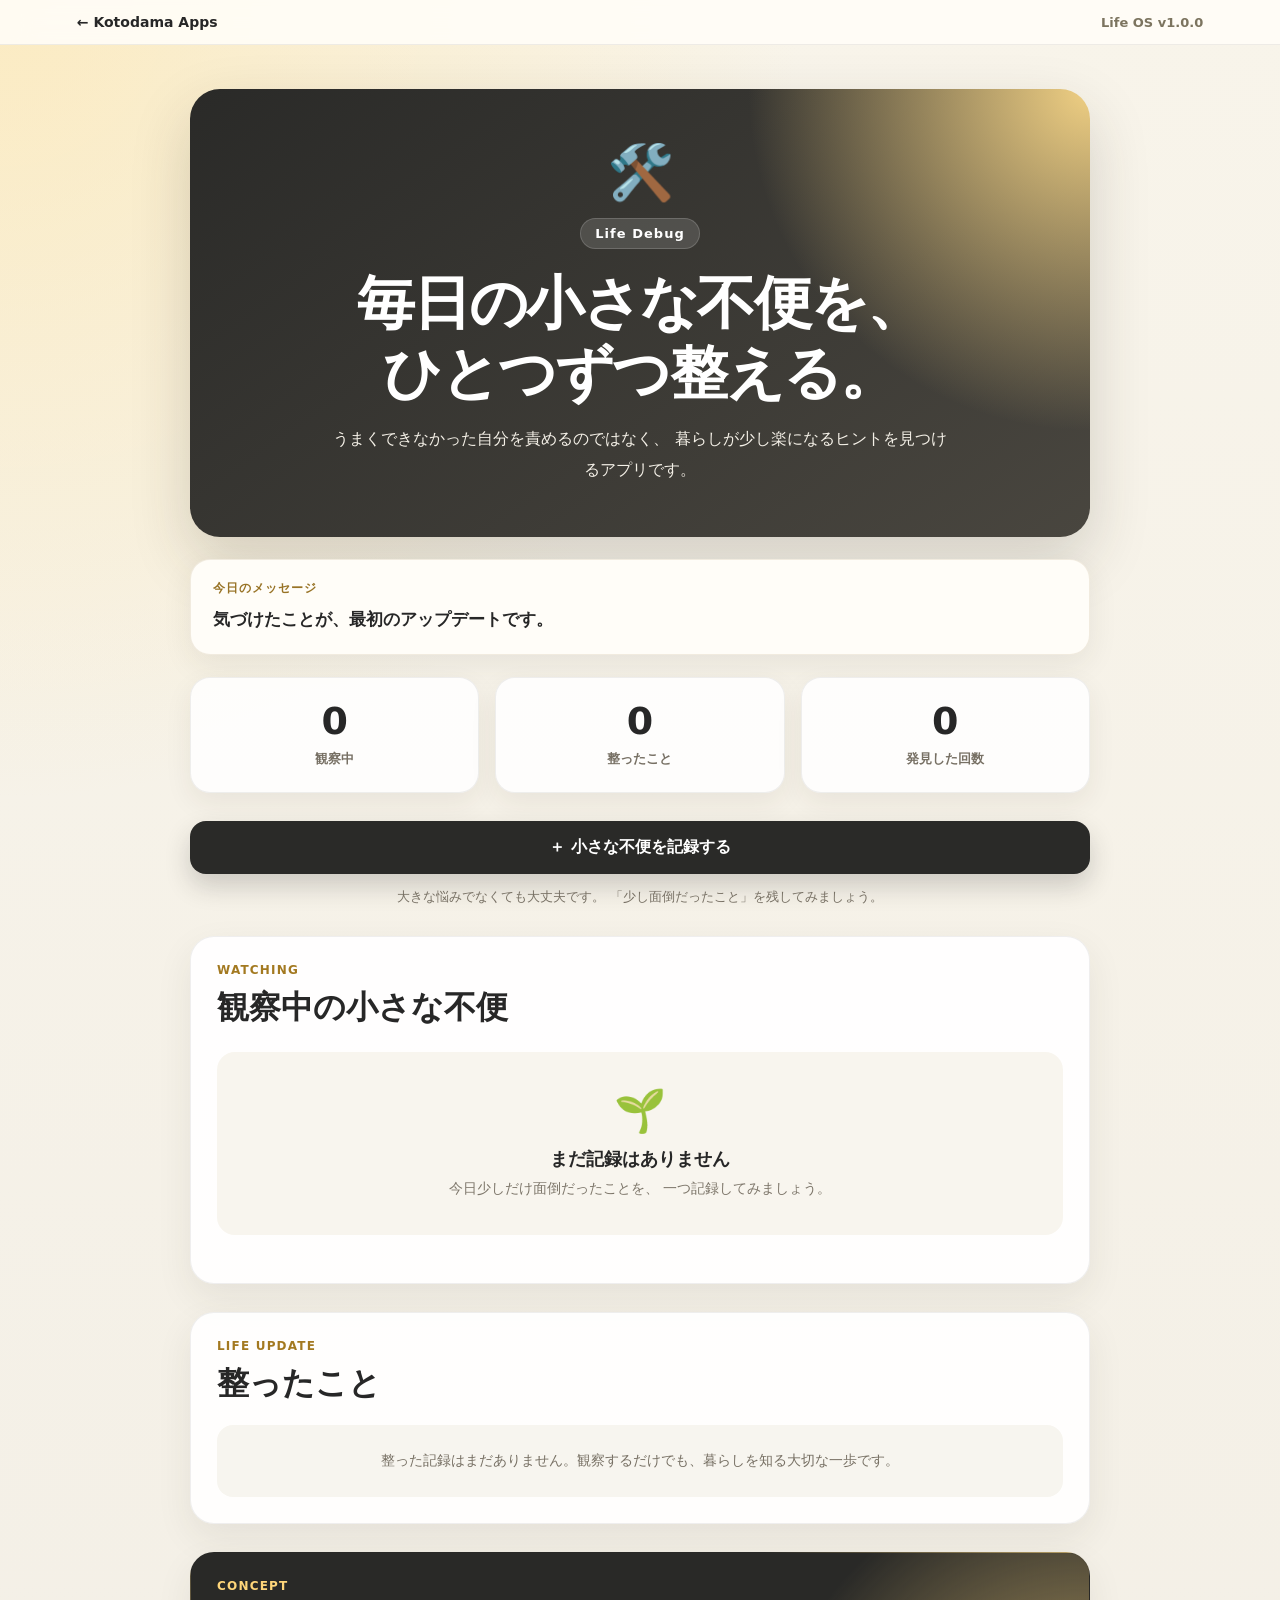
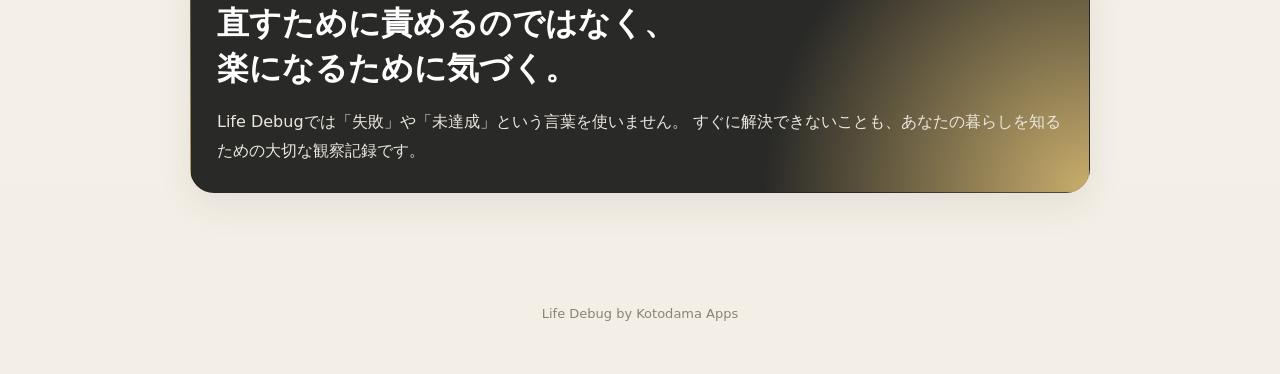
==== apps/life-debug/index.html @ e5c78bcd "Add Life Debug initial version" ====
<!DOCTYPE html>
<html lang="ja">

<head>
  <meta charset="UTF-8" />

  <meta name="viewport" content="width=device-width, initial-scale=1.0" />

  <meta name="description" content="毎日の小さな不便を見つけて、少しずつ暮らしを整える生活改善アプリ。">

  <meta name="theme-color" content="#f6f3ea">

  <title>Life Debug | Kotodama Apps</title>

  <link rel="icon" type="image/png" href="../../favicon.png">

  <link rel="stylesheet" href="style.css" />
  <link rel="stylesheet" href="actions.css" />
</head>

<body>

  <!-- =========================
       ヘッダー
  ========================== -->
  <header class="app-header">
    <a href="../../" class="back-link">
      ← Kotodama Apps
    </a>

    <p class="app-header__version">
      Life OS v1.0.0
    </p>
  </header>


  <!-- =========================
       メイン
  ========================== -->
  <main class="app-main">

    <!-- =========================
         ヒーロー
    ========================== -->
    <section class="hero">

      <div class="hero__icon" aria-hidden="true">
        🛠️
      </div>

      <p class="hero__label">
        Life Debug
      </p>

      <h1>
        毎日の小さな不便を、<br>
        ひとつずつ整える。
      </h1>

      <p class="hero__description">
        うまくできなかった自分を責めるのではなく、
        暮らしが少し楽になるヒントを見つけるアプリです。
      </p>

    </section>


    <!-- =========================
         今日のメッセージ
    ========================== -->
    <section class="message-card">

      <p class="message-card__label">
        今日のメッセージ
      </p>

      <p class="message-card__text">
        気づけたことが、最初のアップデートです。
      </p>

    </section>


    <!-- =========================
         状況表示
    ========================== -->
    <section class="summary-grid">

      <article class="summary-card">
        <p class="summary-card__number" id="watchingCount">
          0
        </p>

        <p class="summary-card__label">
          観察中
        </p>
      </article>

      <article class="summary-card">
        <p class="summary-card__number" id="resolvedCount">
          0
        </p>

        <p class="summary-card__label">
          整ったこと
        </p>
      </article>

      <article class="summary-card">
        <p class="summary-card__number" id="totalUpdateCount">
          0
        </p>

        <p class="summary-card__label">
          発見した回数
        </p>
      </article>

    </section>


    <!-- =========================
         登録ボタン
    ========================== -->
    <section class="action-section">

      <button type="button" class="primary-button" id="openBugFormButton">
        ＋ 小さな不便を記録する
      </button>

      <p class="action-section__note">
        大きな悩みでなくても大丈夫です。
        「少し面倒だったこと」を残してみましょう。
      </p>

    </section>


    <!-- =========================
         登録フォーム
    ========================== -->
    <section class="form-card is-hidden" id="bugFormSection">

      <div class="section-title-row">
        <div>
          <p class="section-label">
            New Discovery
          </p>

          <h2>
            何が少し面倒でしたか？
          </h2>
        </div>

        <button type="button" class="close-button" id="closeBugFormButton" aria-label="入力画面を閉じる">
          ×
        </button>
      </div>

      <form id="bugForm">

        <div class="form-group">
          <label for="bugTitle">
            小さな不便
          </label>

          <input type="text" id="bugTitle" maxlength="50" placeholder="例：帰宅後に鍵を探した" required />
        </div>

        <div class="form-group">
          <label for="lostMinutes">
            どのくらい時間がかかりましたか？
          </label>

          <select id="lostMinutes">
            <option value="0">ほとんどかかっていない</option>
            <option value="1">約1分</option>
            <option value="3">約3分</option>
            <option value="5">約5分</option>
            <option value="10">約10分</option>
            <option value="15">約15分</option>
            <option value="30">約30分以上</option>
          </select>
        </div>

        <div class="form-group">
          <label for="bugMemo">
            覚えておきたいこと
            <span>任意</span>
          </label>

          <textarea id="bugMemo" rows="4" maxlength="200" placeholder="例：急いでいる朝に起こりやすい"></textarea>
        </div>

        <button type="submit" class="primary-button">
          発見として記録する
        </button>

      </form>

    </section>


    <!-- =========================
         観察中一覧
    ========================== -->
    <section class="list-section">

      <div class="section-title-row">
        <div>
          <p class="section-label">
            Watching
          </p>

          <h2>
            観察中の小さな不便
          </h2>
        </div>
      </div>

      <div class="empty-state" id="emptyState">

        <div class="empty-state__icon" aria-hidden="true">
          🌱
        </div>

        <p class="empty-state__title">
          まだ記録はありません
        </p>

        <p class="empty-state__text">
          今日少しだけ面倒だったことを、
          一つ記録してみましょう。
        </p>

      </div>

      <div class="bug-list" id="bugList"></div>

    </section>


    <!-- =========================
         アプリの考え方
    ========================== -->
    <section class="concept-card">

      <p class="section-label">
        Concept
      </p>

      <h2>
        直すために責めるのではなく、<br>
        楽になるために気づく。
      </h2>

      <p>
        Life Debugでは「失敗」や「未達成」という言葉を使いません。
        すぐに解決できないことも、あなたの暮らしを知るための大切な観察記録です。
      </p>

    </section>

  </main>


  <!-- =========================
       完了メッセージ
  ========================== -->
  <div class="toast" id="toast" role="status" aria-live="polite">

    <p class="toast__title">
      新しい発見を記録しました
    </p>

    <p class="toast__message">
      気づけたことが、最初のアップデートです。
    </p>

  </div>


  <!-- =========================
       フッター
  ========================== -->
  <footer class="app-footer">
    <p>
      Life Debug by Kotodama Apps
    </p>
  </footer>

  <script src="script.js"></script>

</body>

</html>
---- apps/life-debug/style.css ----
* {
  box-sizing: border-box;
}

html {
  scroll-behavior: smooth;
}

body {
  margin: 0;

  font-family:
    system-ui,
    -apple-system,
    BlinkMacSystemFont,
    "Segoe UI",
    sans-serif;

  background:
    radial-gradient(circle at top left, rgba(255, 224, 145, 0.45), transparent 34%),
    linear-gradient(180deg, #f8f4ea 0%, #f3efe6 100%);

  color: #272727;
}

button,
input,
select,
textarea {
  font: inherit;
}

button {
  -webkit-tap-highlight-color: transparent;
}

a {
  color: inherit;
  text-decoration: none;
}

.app-header {
  position: sticky;
  top: 0;
  z-index: 20;

  display: flex;
  justify-content: space-between;
  align-items: center;
  gap: 16px;

  padding: 14px 6%;

  background: rgba(255, 253, 248, 0.9);
  backdrop-filter: blur(14px);

  border-bottom: 1px solid rgba(39, 39, 39, 0.08);
}

.back-link {
  font-size: 14px;
  font-weight: 700;
}

.back-link:hover {
  opacity: 0.68;
}

.app-header__version {
  margin: 0;

  color: #7c745f;

  font-size: 13px;
  font-weight: 700;
}

.app-main {
  width: min(900px, calc(100% - 32px));

  margin: 0 auto;
  padding: 44px 0 72px;
}

.hero {
  padding: 52px 32px;

  background:
    radial-gradient(circle at top right, rgba(255, 220, 138, 0.92), transparent 34%),
    linear-gradient(145deg, #2a2a28, #49463f);

  color: #fff;

  border-radius: 30px;

  box-shadow:
    0 24px 60px rgba(52, 47, 35, 0.18);

  text-align: center;
}

.hero__icon {
  font-size: 54px;
}

.hero__label {
  display: inline-block;

  margin: 14px 0 0;
  padding: 7px 14px;

  background: rgba(255, 255, 255, 0.13);

  border: 1px solid rgba(255, 255, 255, 0.16);
  border-radius: 999px;

  font-size: 13px;
  font-weight: 800;
  letter-spacing: 0.08em;
}

.hero h1 {
  margin: 20px 0 16px;

  font-size: clamp(34px, 7vw, 58px);
  line-height: 1.2;
  letter-spacing: -0.03em;
}

.hero__description {
  max-width: 620px;

  margin: 0 auto;

  color: #f4f0e7;

  font-size: 16px;
  line-height: 1.9;
}

.message-card {
  margin-top: 22px;
  padding: 20px 22px;

  background: #fffdf8;

  border: 1px solid rgba(144, 117, 58, 0.13);
  border-radius: 20px;

  box-shadow:
    0 10px 30px rgba(54, 48, 34, 0.08);
}

.message-card__label {
  margin: 0 0 8px;

  color: #987326;

  font-size: 12px;
  font-weight: 800;
  letter-spacing: 0.08em;
}

.message-card__text {
  margin: 0;

  font-size: 17px;
  font-weight: 700;
  line-height: 1.7;
}

.summary-grid {
  display: grid;
  grid-template-columns: repeat(3, 1fr);
  gap: 16px;

  margin-top: 22px;
}

.summary-card {
  padding: 24px 18px;

  background: rgba(255, 255, 255, 0.85);

  border: 1px solid rgba(39, 39, 39, 0.07);
  border-radius: 20px;

  box-shadow:
    0 10px 28px rgba(54, 48, 34, 0.07);

  text-align: center;
}

.summary-card__number {
  margin: 0;

  font-size: 38px;
  font-weight: 900;
  line-height: 1;
}

.summary-card__label {
  margin: 10px 0 0;

  color: #777064;

  font-size: 13px;
  font-weight: 700;
}

.action-section {
  margin-top: 28px;

  text-align: center;
}

.primary-button {
  display: inline-flex;
  justify-content: center;
  align-items: center;

  width: 100%;

  padding: 16px 22px;

  border: none;
  border-radius: 16px;

  background: #2a2a28;
  color: #fff;

  font-weight: 800;

  cursor: pointer;

  box-shadow:
    0 12px 26px rgba(42, 42, 40, 0.2);

  transition:
    transform 0.2s ease,
    opacity 0.2s ease;
}

.primary-button:hover {
  transform: translateY(-1px);
  opacity: 0.92;
}

.action-section__note {
  max-width: 560px;

  margin: 12px auto 0;

  color: #777064;

  font-size: 13px;
  line-height: 1.7;
}

.form-card,
.list-section,
.concept-card {
  margin-top: 28px;
  padding: 26px;

  background: rgba(255, 255, 255, 0.92);

  border: 1px solid rgba(39, 39, 39, 0.07);
  border-radius: 24px;

  box-shadow:
    0 14px 36px rgba(54, 48, 34, 0.08);
}

.is-hidden {
  display: none;
}

.section-title-row {
  display: flex;
  justify-content: space-between;
  align-items: flex-start;
  gap: 16px;
}

.section-label {
  margin: 0 0 8px;

  color: #a37920;

  font-size: 12px;
  font-weight: 900;
  letter-spacing: 0.1em;
  text-transform: uppercase;
}

.section-title-row h2,
.concept-card h2 {
  margin: 0;

  font-size: clamp(23px, 4vw, 32px);
  line-height: 1.4;
}

.close-button {
  display: grid;
  place-items: center;

  flex: 0 0 auto;

  width: 40px;
  height: 40px;

  padding: 0;

  border: none;
  border-radius: 50%;

  background: #efebe2;
  color: #343434;

  font-size: 25px;

  cursor: pointer;
}

.form-group {
  margin-top: 22px;
}

.form-group label {
  display: block;

  margin-bottom: 8px;

  font-size: 14px;
  font-weight: 800;
}

.form-group label span {
  margin-left: 5px;

  color: #8b8579;

  font-size: 12px;
  font-weight: 600;
}

.form-group input,
.form-group select,
.form-group textarea {
  width: 100%;

  padding: 14px 15px;

  border: 1px solid #ddd5c7;
  border-radius: 14px;

  background: #fffdf9;
  color: #282828;

  outline: none;
}

.form-group textarea {
  resize: vertical;

  line-height: 1.7;
}

.form-group input:focus,
.form-group select:focus,
.form-group textarea:focus {
  border-color: #c89a39;

  box-shadow:
    0 0 0 3px rgba(200, 154, 57, 0.14);
}

#bugForm .primary-button {
  margin-top: 24px;
}

.empty-state {
  margin-top: 22px;
  padding: 34px 20px;

  background: #f8f5ee;

  border-radius: 18px;

  text-align: center;
}

.empty-state__icon {
  font-size: 42px;
}

.empty-state__title {
  margin: 12px 0 6px;

  font-size: 18px;
  font-weight: 800;
}

.empty-state__text {
  margin: 0;

  color: #7d766a;

  font-size: 14px;
  line-height: 1.7;
}

.bug-list {
  display: grid;
  gap: 14px;

  margin-top: 22px;
}

.bug-card {
  padding: 18px;

  background: #fffdf8;

  border: 1px solid rgba(85, 78, 64, 0.1);
  border-radius: 18px;
}

.bug-card__top {
  display: flex;
  justify-content: space-between;
  gap: 16px;
}

.bug-card__title {
  margin: 0;

  font-size: 18px;
  line-height: 1.5;
}

.bug-card__date {
  flex: 0 0 auto;

  color: #8c8578;

  font-size: 12px;
}

.bug-card__meta {
  display: flex;
  gap: 8px;
  flex-wrap: wrap;

  margin-top: 12px;
}

.bug-card__badge {
  display: inline-flex;
  align-items: center;

  padding: 6px 10px;

  background: #f1ebdd;
  color: #665637;

  border-radius: 999px;

  font-size: 12px;
  font-weight: 700;
}

.bug-card__memo {
  margin: 14px 0 0;

  color: #615d55;

  font-size: 14px;
  line-height: 1.75;
}

.concept-card {
  background:
    radial-gradient(circle at bottom right, rgba(255, 218, 131, 0.75), transparent 35%),
    #292927;

  color: #fff;
}

.concept-card .section-label {
  color: #ffd67a;
}

.concept-card h2 {
  margin-bottom: 16px;
}

.concept-card>p:last-child {
  margin: 0;

  color: #ece8df;

  line-height: 1.85;
}

.toast {
  position: fixed;
  left: 50%;
  bottom: 24px;
  z-index: 100;

  width: min(420px, calc(100% - 32px));

  padding: 18px 20px;

  background: #242422;
  color: #fff;

  border-radius: 18px;

  box-shadow:
    0 20px 55px rgba(0, 0, 0, 0.28);

  opacity: 0;
  pointer-events: none;

  transform: translate(-50%, 24px);

  transition:
    opacity 0.25s ease,
    transform 0.25s ease;
}

.toast.is-visible {
  opacity: 1;

  transform: translate(-50%, 0);
}

.toast__title {
  margin: 0;

  font-weight: 900;
}

.toast__message {
  margin: 6px 0 0;

  color: #e6dfd2;

  font-size: 13px;
  line-height: 1.6;
}

.app-footer {
  padding: 28px 16px 40px;

  color: #8a8377;

  text-align: center;
  font-size: 13px;
}

@media (max-width: 700px) {
  .app-header {
    padding: 13px 18px;
  }

  .app-main {
    width: min(100% - 22px, 900px);

    padding-top: 24px;
  }

  .hero {
    padding: 38px 20px;

    border-radius: 24px;
  }

  .hero h1 {
    font-size: 34px;
  }

  .hero__description {
    font-size: 14px;
  }

  .summary-grid {
    grid-template-columns: 1fr;
  }

  .summary-card {
    display: flex;
    justify-content: space-between;
    align-items: center;

    padding: 18px 20px;

    text-align: left;
  }

  .summary-card__number {
    font-size: 30px;
  }

  .summary-card__label {
    margin-top: 0;
  }

  .form-card,
  .list-section,
  .concept-card {
    padding: 21px;

    border-radius: 20px;
  }

  .bug-card__top {
    flex-direction: column;
    gap: 5px;
  }
}
---- apps/life-debug/actions.css ----
/* =========================
   Life Debug 操作機能
========================= */

.bug-card {
  transition:
    transform 0.2s ease,
    box-shadow 0.2s ease;
}

.bug-card:hover {
  transform: translateY(-1px);

  box-shadow:
    0 12px 28px rgba(54, 48, 34, 0.09);
}

.bug-card__occurrence {
  background: #edf3e8;
  color: #47613c;
}

.bug-card__solution {
  margin: 16px 0 0;
  padding: 14px 15px;

  background: #f8f3e7;

  border-left: 4px solid #d2a94f;
  border-radius: 12px;

  color: #514936;

  font-size: 14px;
  line-height: 1.75;
}

.bug-card__solution-label {
  display: block;

  margin-bottom: 5px;

  color: #94701e;

  font-size: 11px;
  font-weight: 900;
  letter-spacing: 0.08em;
}

.bug-card__actions {
  display: grid;
  grid-template-columns: repeat(3, 1fr);
  gap: 9px;

  margin-top: 17px;
}

.bug-action-button {
  display: inline-flex;
  justify-content: center;
  align-items: center;
  gap: 5px;

  min-height: 43px;
  padding: 10px 11px;

  border: none;
  border-radius: 12px;

  font-size: 12px;
  font-weight: 800;
  line-height: 1.4;

  cursor: pointer;

  transition:
    transform 0.2s ease,
    opacity 0.2s ease,
    background 0.2s ease;
}

.bug-action-button:hover {
  transform: translateY(-1px);
  opacity: 0.9;
}

.bug-action-button--again {
  background: #eeeadf;
  color: #504b40;
}

.bug-action-button--solution {
  background: #f5ddb0;
  color: #5f4517;
}

.bug-action-button--resolved {
  background: #354b3b;
  color: #ffffff;
}

.solution-editor {
  margin-top: 14px;
  padding: 15px;

  background: #f7f3ea;

  border: 1px solid #e3dac8;
  border-radius: 15px;
}

.solution-editor__label {
  display: block;

  margin-bottom: 8px;

  font-size: 13px;
  font-weight: 800;
}

.solution-editor__input {
  width: 100%;
  min-height: 90px;

  padding: 12px 13px;

  border: 1px solid #d9cfbe;
  border-radius: 12px;

  background: #fffdf9;
  color: #282828;

  line-height: 1.7;

  resize: vertical;
  outline: none;
}

.solution-editor__input:focus {
  border-color: #c89a39;

  box-shadow:
    0 0 0 3px rgba(200, 154, 57, 0.14);
}

.solution-editor__buttons {
  display: flex;
  justify-content: flex-end;
  gap: 8px;

  margin-top: 10px;
}

.solution-editor__button {
  padding: 9px 14px;

  border: none;
  border-radius: 10px;

  font-size: 12px;
  font-weight: 800;

  cursor: pointer;
}

.solution-editor__button--cancel {
  background: #e8e4dc;
  color: #47433b;
}

.solution-editor__button--save {
  background: #2a2a28;
  color: #ffffff;
}

.resolved-section {
  margin-top: 28px;
  padding: 26px;

  background: rgba(255, 255, 255, 0.92);

  border: 1px solid rgba(39, 39, 39, 0.07);
  border-radius: 24px;

  box-shadow:
    0 14px 36px rgba(54, 48, 34, 0.08);
}

.resolved-list {
  display: grid;
  gap: 14px;

  margin-top: 22px;
}

.resolved-card {
  padding: 18px;

  background:
    radial-gradient(circle at top right,
      rgba(218, 235, 207, 0.65),
      transparent 38%),
    #fffdf8;

  border: 1px solid rgba(73, 109, 75, 0.14);
  border-radius: 18px;
}

.resolved-card__top {
  display: flex;
  justify-content: space-between;
  gap: 16px;
}

.resolved-card__title {
  margin: 0;

  font-size: 18px;
  line-height: 1.5;
}

.resolved-card__date {
  flex: 0 0 auto;

  color: #777e73;

  font-size: 12px;
}

.resolved-card__message {
  margin: 12px 0 0;

  color: #4d624f;

  font-size: 14px;
  font-weight: 700;
  line-height: 1.7;
}

.resolved-empty {
  margin-top: 20px;
  padding: 24px;

  background: #f7f5ef;
  color: #777064;

  border-radius: 16px;

  text-align: center;
  font-size: 14px;
  line-height: 1.7;
}

@media (max-width: 700px) {
  .bug-card__actions {
    grid-template-columns: 1fr;
  }

  .bug-action-button {
    min-height: 46px;

    font-size: 13px;
  }

  .resolved-section {
    padding: 21px;

    border-radius: 20px;
  }

  .resolved-card__top {
    flex-direction: column;
    gap: 5px;
  }
}
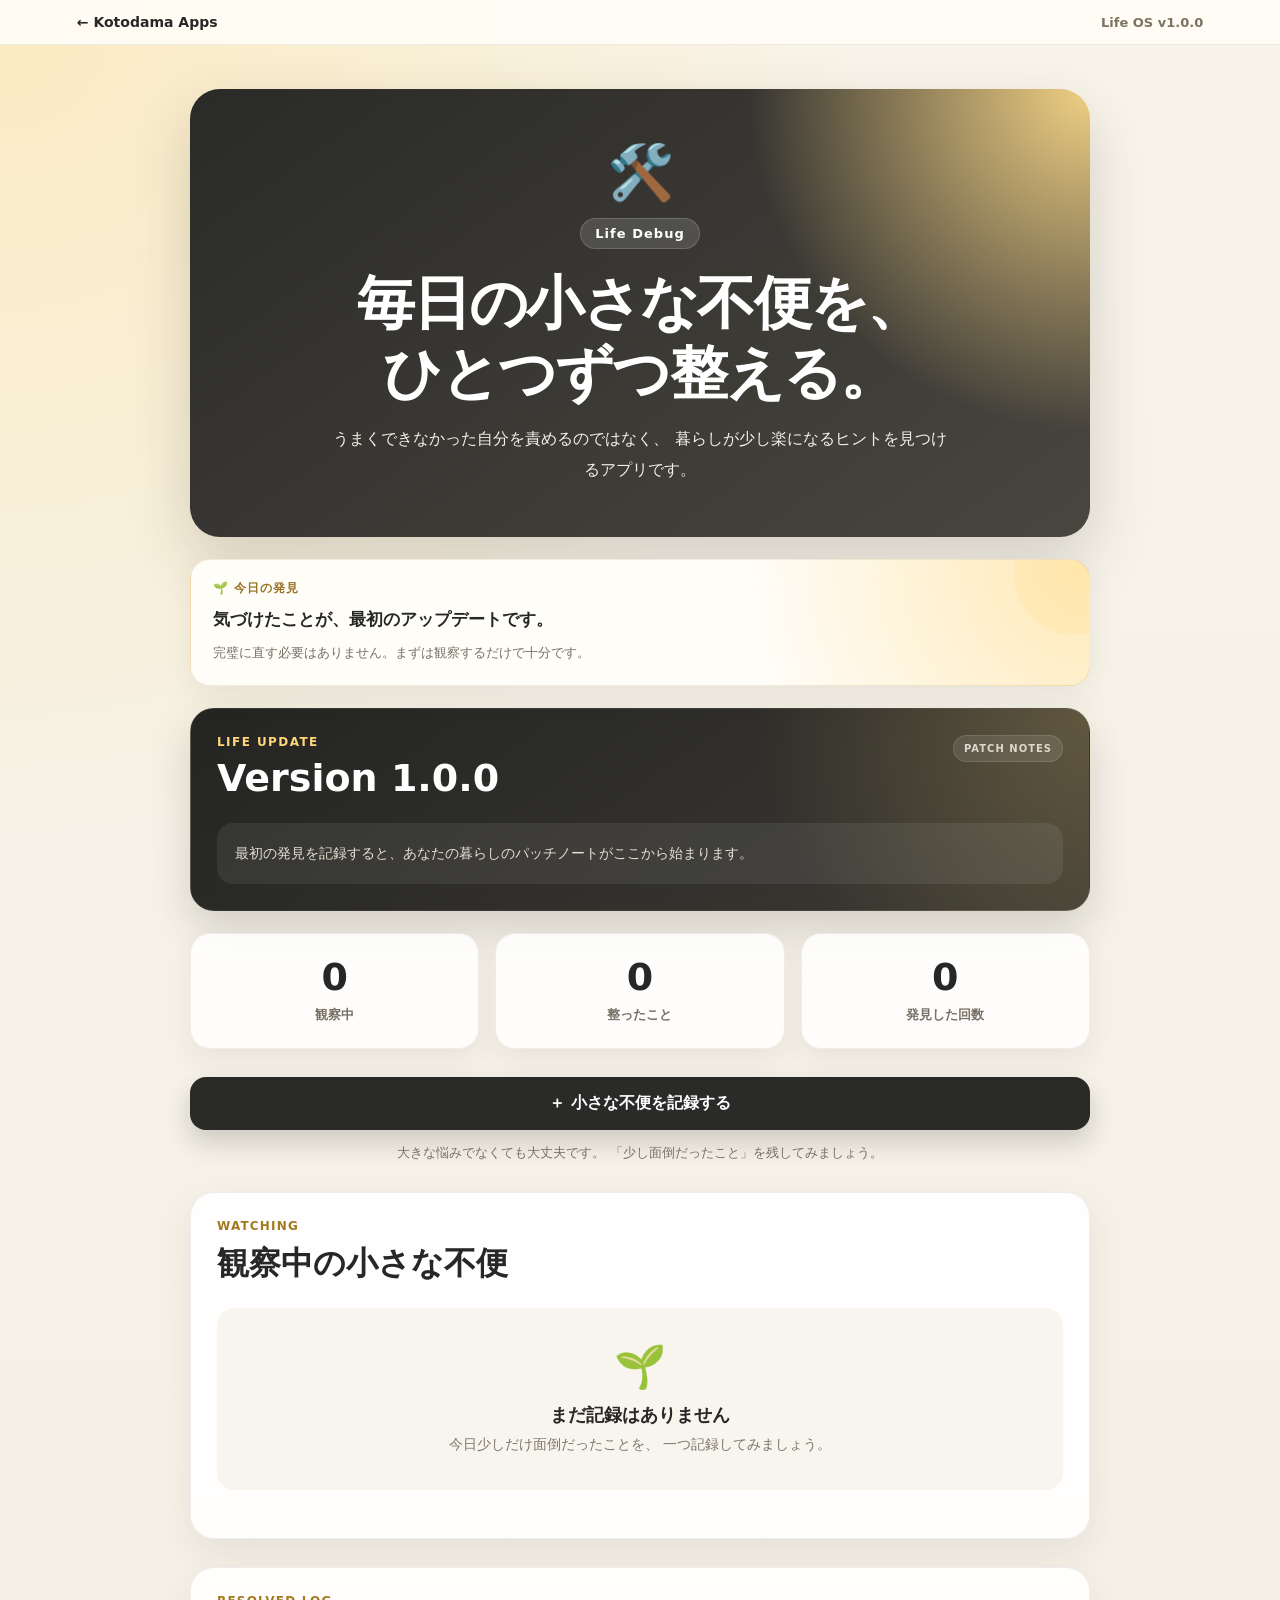
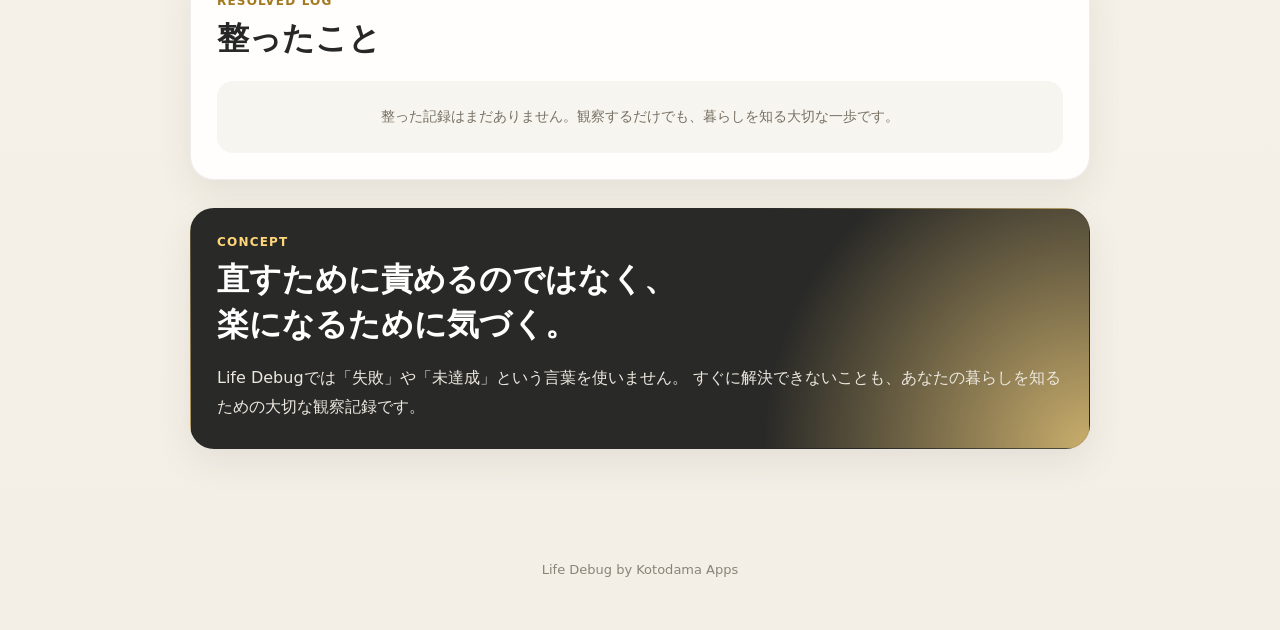
==== commit b0147d3f: "life-debug update 1" ====
--- a/apps/life-debug/index.html
+++ b/apps/life-debug/index.html
@@ -28,7 +28,7 @@
       ← Kotodama Apps
     </a>
 
-    <p class="app-header__version">
+    <p class="app-header__version" id="appVersion">
       Life OS v1.0.0
     </p>
   </header>
@@ -66,17 +66,47 @@
 
 
     <!-- =========================
-         今日のメッセージ
-    ========================== -->
-    <section class="message-card">
+         今日の発見
+    ========================== -->
+    <section class="message-card" id="dailyDiscoveryCard">
 
       <p class="message-card__label">
-        今日のメッセージ
-      </p>
-
-      <p class="message-card__text">
+        🌱 今日の発見
+      </p>
+
+      <p class="message-card__text" id="dailyDiscoveryText">
         気づけたことが、最初のアップデートです。
       </p>
+
+      <p class="message-card__subtext" id="dailyDiscoverySubtext">
+        小さな不便を記録すると、暮らしの傾向が少しずつ見えてきます。
+      </p>
+
+    </section>
+
+
+    <!-- =========================
+         Life Update
+    ========================== -->
+    <section class="life-update-card" id="lifeUpdateCard">
+
+      <div class="life-update-card__header">
+        <div>
+          <p class="life-update-card__label">
+            Life Update
+          </p>
+
+          <h2 class="life-update-card__version" id="lifeUpdateVersion">
+            Version 1.0.0
+          </h2>
+        </div>
+
+        <span class="life-update-card__badge">
+          PATCH NOTES
+        </span>
+      </div>
+
+      <div class="life-update-card__content" id="lifeUpdateContent"></div>
 
     </section>
 
@@ -293,4 +323,4 @@
 
 </body>
 
-</html>+</html>
--- a/apps/life-debug/style.css
+++ b/apps/life-debug/style.css
@@ -622,4 +622,83 @@
     flex-direction: column;
     gap: 5px;
   }
+}
+
+/* =========================
+   今日の発見
+========================= */
+
+.message-card {
+  position: relative;
+
+  overflow: hidden;
+}
+
+.message-card::after {
+  content: "";
+
+  position: absolute;
+  top: -45px;
+  right: -45px;
+
+  width: 120px;
+  height: 120px;
+
+  background: rgba(255, 210, 105, 0.16);
+
+  border-radius: 50%;
+
+  pointer-events: none;
+}
+
+.message-card__label,
+.message-card__text,
+.message-card__subtext {
+  position: relative;
+  z-index: 1;
+}
+
+.message-card__subtext {
+  margin: 8px 0 0;
+
+  color: #777064;
+
+  font-size: 13px;
+  line-height: 1.75;
+}
+
+.message-card.is-growth {
+  background:
+    radial-gradient(circle at top right,
+      rgba(206, 231, 190, 0.7),
+      transparent 38%),
+    #fffdf8;
+
+  border-color: rgba(72, 112, 72, 0.17);
+}
+
+.message-card.is-growth .message-card__label {
+  color: #557348;
+}
+
+.message-card.is-observation {
+  background:
+    radial-gradient(circle at top right,
+      rgba(255, 224, 153, 0.7),
+      transparent 38%),
+    #fffdf8;
+}
+
+.message-card.is-rest {
+  background:
+    radial-gradient(circle at top right,
+      rgba(206, 220, 238, 0.72),
+      transparent 38%),
+    #fffdf8;
+
+  border-color: rgba(78, 100, 132, 0.14);
+}
+
+.message-card.is-rest .message-card__label {
+  color: #526b88;
 }
--- a/apps/life-debug/actions.css
+++ b/apps/life-debug/actions.css
@@ -173,6 +173,156 @@
   color: #ffffff;
 }
 
+/* =========================
+   Life Update
+========================= */
+
+.life-update-card {
+  margin-top: 22px;
+  padding: 26px;
+
+  overflow: hidden;
+
+  background:
+    radial-gradient(circle at top right, rgba(255, 214, 122, 0.22), transparent 36%),
+    linear-gradient(145deg, #242422, #3b3933);
+
+  color: #ffffff;
+
+  border: 1px solid rgba(255, 255, 255, 0.08);
+  border-radius: 24px;
+
+  box-shadow:
+    0 18px 42px rgba(42, 42, 40, 0.18);
+}
+
+.life-update-card__header {
+  display: flex;
+  justify-content: space-between;
+  align-items: flex-start;
+  gap: 18px;
+}
+
+.life-update-card__label {
+  margin: 0 0 7px;
+
+  color: #ffd67a;
+
+  font-size: 12px;
+  font-weight: 900;
+  letter-spacing: 0.12em;
+  text-transform: uppercase;
+}
+
+.life-update-card__version {
+  margin: 0;
+
+  font-size: clamp(25px, 5vw, 38px);
+  line-height: 1.2;
+}
+
+.life-update-card__badge {
+  flex: 0 0 auto;
+
+  padding: 7px 10px;
+
+  background: rgba(255, 255, 255, 0.1);
+
+  border: 1px solid rgba(255, 255, 255, 0.12);
+  border-radius: 999px;
+
+  color: #ded8cc;
+
+  font-size: 10px;
+  font-weight: 900;
+  letter-spacing: 0.1em;
+}
+
+.life-update-card__content {
+  display: grid;
+  grid-template-columns: repeat(2, minmax(0, 1fr));
+  gap: 14px;
+
+  margin-top: 22px;
+}
+
+.life-update-panel {
+  padding: 18px;
+
+  background: rgba(255, 255, 255, 0.07);
+
+  border: 1px solid rgba(255, 255, 255, 0.08);
+  border-radius: 17px;
+}
+
+.life-update-panel--wide {
+  grid-column: 1 / -1;
+}
+
+.life-update-panel__title {
+  margin: 0 0 12px;
+
+  color: #ffd67a;
+
+  font-size: 12px;
+  font-weight: 900;
+  letter-spacing: 0.08em;
+}
+
+.life-update-list {
+  display: grid;
+  gap: 11px;
+
+  margin: 0;
+  padding: 0;
+
+  list-style: none;
+}
+
+.life-update-item {
+  display: flex;
+  align-items: flex-start;
+  gap: 9px;
+
+  color: #f4f0e8;
+
+  font-size: 14px;
+  line-height: 1.65;
+}
+
+.life-update-item__icon {
+  flex: 0 0 auto;
+
+  color: #9fd192;
+
+  font-weight: 900;
+}
+
+.life-update-note {
+  margin: 0;
+
+  color: #e8e1d6;
+
+  font-size: 14px;
+  line-height: 1.75;
+}
+
+.life-update-empty {
+  grid-column: 1 / -1;
+
+  margin: 0;
+  padding: 18px;
+
+  background: rgba(255, 255, 255, 0.07);
+
+  border-radius: 16px;
+
+  color: #e6dfd2;
+
+  font-size: 14px;
+  line-height: 1.75;
+}
+
 .resolved-section {
   margin-top: 28px;
   padding: 26px;
@@ -262,6 +412,28 @@
     font-size: 13px;
   }
 
+  .life-update-card {
+    padding: 21px;
+
+    border-radius: 20px;
+  }
+
+  .life-update-card__header {
+    align-items: center;
+  }
+
+  .life-update-card__content {
+    grid-template-columns: 1fr;
+  }
+
+  .life-update-panel--wide {
+    grid-column: auto;
+  }
+
+  .life-update-card__badge {
+    display: none;
+  }
+
   .resolved-section {
     padding: 21px;
 
@@ -272,4 +444,4 @@
     flex-direction: column;
     gap: 5px;
   }
-}+}
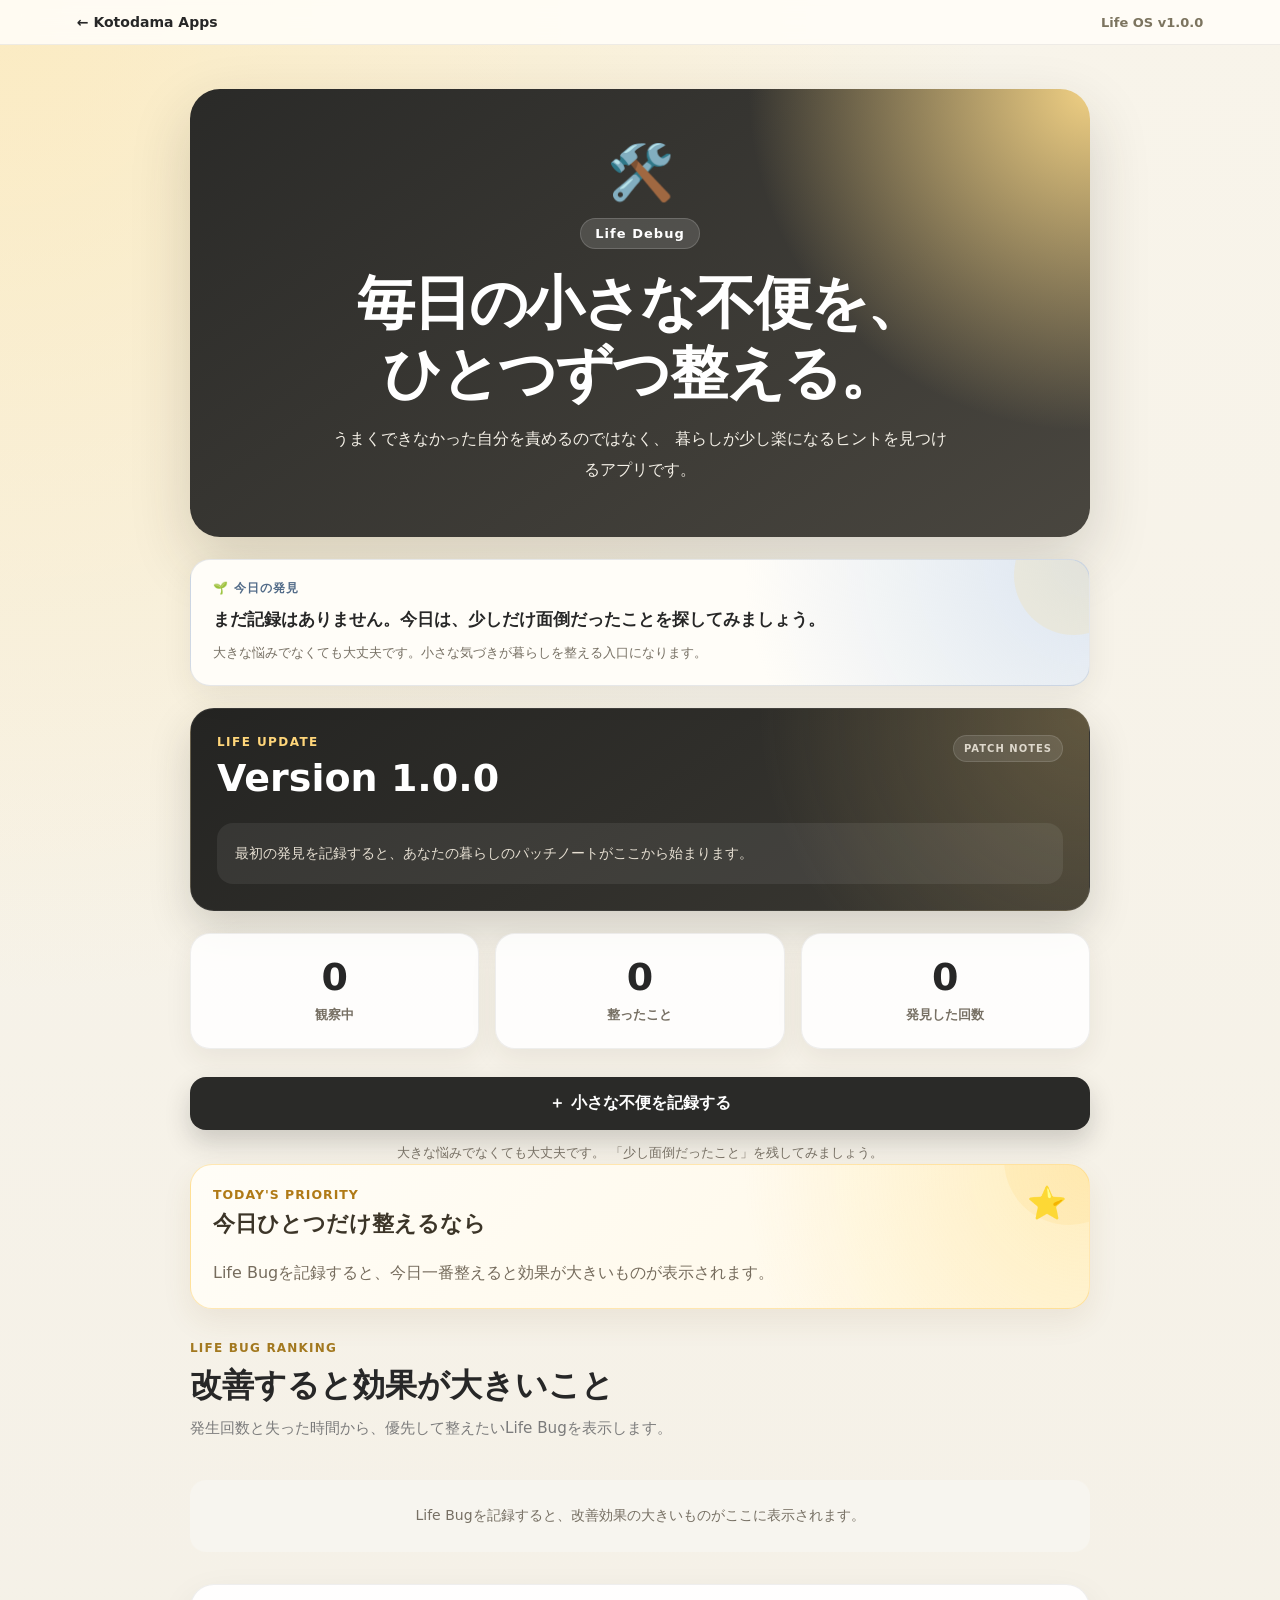
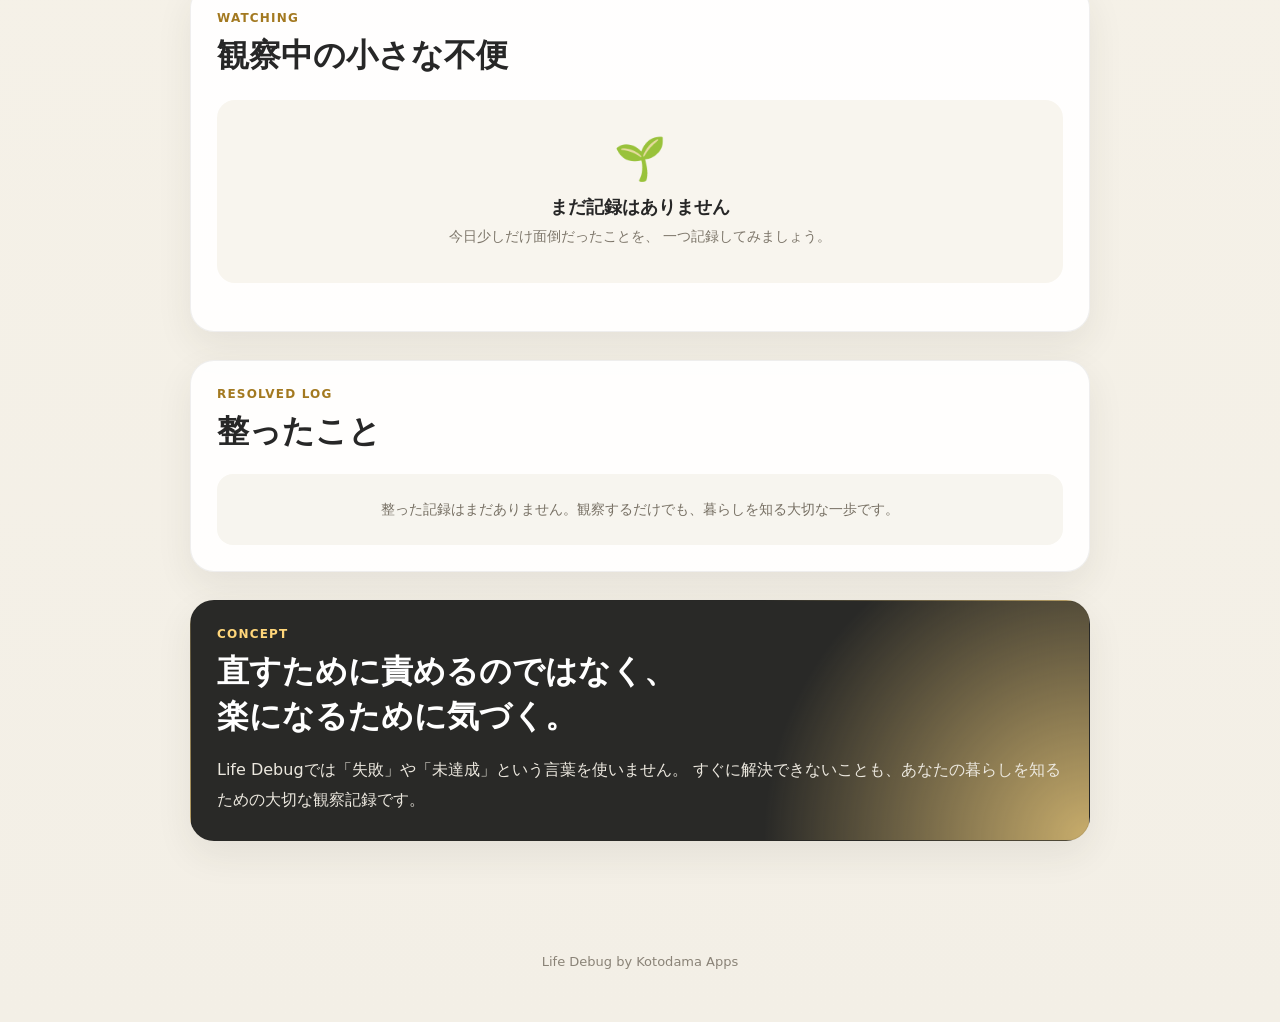
==== commit bb568ad2: "update Add life priority" ====
--- a/apps/life-debug/index.html
+++ b/apps/life-debug/index.html
@@ -229,8 +229,56 @@
       </form>
 
     </section>
-
-
+    <!-- =========================
+     Life Priority
+========================== -->
+    <section class="priority-section" id="prioritySection">
+      <div class="priority-card">
+        <div class="priority-card__top">
+          <div>
+            <p class="priority-card__label">
+              Today's Priority
+            </p>
+
+            <h2>
+              今日ひとつだけ整えるなら
+            </h2>
+          </div>
+
+          <span class="priority-card__icon">
+            ⭐
+          </span>
+        </div>
+
+        <div class="priority-card__content" id="priorityContent">
+          <!-- JavaScriptで表示 -->
+        </div>
+      </div>
+    </section>
+    <!-- =========================
+     Life Bug Ranking
+========================== -->
+    <section class="ranking-section" id="rankingSection">
+      <div class="section-title-row">
+        <div>
+          <p class="section-label">
+            Life Bug Ranking
+          </p>
+
+          <h2>
+            改善すると効果が大きいこと
+          </h2>
+        </div>
+      </div>
+
+      <p class="ranking-section__description">
+        発生回数と失った時間から、優先して整えたいLife Bugを表示します。
+      </p>
+
+      <div class="ranking-list" id="rankingList">
+        <!-- JavaScriptでランキングを表示 -->
+      </div>
+    </section>
     <!-- =========================
          観察中一覧
     ========================== -->
@@ -323,4 +371,4 @@
 
 </body>
 
-</html>
+</html>
--- a/apps/life-debug/style.css
+++ b/apps/life-debug/style.css
@@ -701,4 +701,232 @@
 
 .message-card.is-rest .message-card__label {
   color: #526b88;
+}
+
+/* =========================
+   Life Bug Ranking
+========================= */
+
+.ranking-section {
+  margin-bottom: 32px;
+}
+
+.ranking-section__description {
+  margin: 8px 0 20px;
+  color: #7b7b7b;
+  font-size: 0.95rem;
+  line-height: 1.6;
+}
+
+.ranking-list {
+  display: grid;
+  gap: 16px;
+}
+
+.ranking-card {
+  background: #fff;
+  border-radius: 18px;
+  padding: 18px;
+  border: 1px solid #ececec;
+  box-shadow: 0 6px 18px rgba(0, 0, 0, .05);
+}
+
+.ranking-card__top {
+  display: flex;
+  justify-content: space-between;
+  align-items: center;
+  margin-bottom: 14px;
+}
+
+.ranking-card__rank {
+  font-size: 1.6rem;
+  font-weight: bold;
+}
+
+.ranking-card__title {
+  font-size: 1.1rem;
+  font-weight: bold;
+  color: #333;
+}
+
+.ranking-card__stats {
+  display: flex;
+  gap: 18px;
+  margin-top: 10px;
+}
+
+.ranking-card__stat {
+  flex: 1;
+  background: #f8f8f8;
+  border-radius: 12px;
+  padding: 12px;
+  text-align: center;
+}
+
+.ranking-card__label {
+  font-size: .8rem;
+  color: #888;
+}
+
+.ranking-card__value {
+  margin-top: 4px;
+  font-size: 1.2rem;
+  font-weight: bold;
+}
+
+.ranking-card__message {
+  margin-top: 16px;
+  color: #666;
+  line-height: 1.6;
+}
+
+/* =========================
+   Life Priority
+========================= */
+
+.priority-section {
+  margin-bottom: 32px;
+}
+
+.priority-card {
+  padding: 22px;
+  overflow: hidden;
+  position: relative;
+  border: 1px solid rgba(255, 205, 95, 0.45);
+  border-radius: 22px;
+  background:
+    radial-gradient(circle at top right,
+      rgba(255, 220, 120, 0.38),
+      transparent 38%),
+    linear-gradient(135deg,
+      #fffdf7,
+      #fff8e7);
+  box-shadow:
+    0 12px 30px rgba(126, 91, 28, 0.09);
+}
+
+.priority-card::after {
+  content: "";
+  width: 130px;
+  height: 130px;
+  position: absolute;
+  top: -70px;
+  right: -45px;
+  border-radius: 50%;
+  background: rgba(255, 202, 76, 0.13);
+  pointer-events: none;
+}
+
+.priority-card__top {
+  display: flex;
+  gap: 20px;
+  align-items: flex-start;
+  justify-content: space-between;
+}
+
+.priority-card__label {
+  margin: 0 0 6px;
+  color: #b07a16;
+  font-size: 0.78rem;
+  font-weight: 700;
+  letter-spacing: 0.08em;
+  text-transform: uppercase;
+}
+
+.priority-card__top h2 {
+  margin: 0;
+  color: #3c3528;
+  font-size: 1.35rem;
+  line-height: 1.45;
+}
+
+.priority-card__icon {
+  z-index: 1;
+  flex-shrink: 0;
+  font-size: 2rem;
+  line-height: 1;
+}
+
+.priority-card__content {
+  margin-top: 20px;
+}
+
+.priority-card__title {
+  margin: 0;
+  color: #332d23;
+  font-size: 1.2rem;
+  line-height: 1.5;
+}
+
+.priority-card__stats {
+  display: flex;
+  gap: 12px;
+  margin-top: 16px;
+}
+
+.priority-card__stat {
+  flex: 1;
+  padding: 12px;
+  border: 1px solid rgba(174, 129, 42, 0.12);
+  border-radius: 14px;
+  background: rgba(255, 255, 255, 0.68);
+}
+
+.priority-card__stat-label {
+  margin: 0;
+  color: #8a7b62;
+  font-size: 0.78rem;
+}
+
+.priority-card__stat-value {
+  margin: 4px 0 0;
+  color: #4d4230;
+  font-size: 1.05rem;
+  font-weight: 700;
+}
+
+.priority-card__message {
+  margin: 16px 0 0;
+  color: #6f624d;
+  font-size: 0.93rem;
+  line-height: 1.75;
+}
+
+.priority-card__solution {
+  margin: 14px 0 0;
+  padding: 13px 14px;
+  border-left: 3px solid #db9f2c;
+  border-radius: 0 12px 12px 0;
+  background: rgba(255, 255, 255, 0.62);
+  color: #5b4d38;
+  font-size: 0.9rem;
+  line-height: 1.65;
+}
+
+.priority-card__solution-label {
+  display: block;
+  margin-bottom: 3px;
+  color: #a66e0b;
+  font-size: 0.76rem;
+  font-weight: 700;
+}
+
+.priority-card__empty {
+  margin: 0;
+  color: #766c5d;
+  line-height: 1.7;
+}
+
+@media (max-width: 700px) {
+  .priority-card {
+    padding: 18px;
+  }
+
+  .priority-card__top h2 {
+    font-size: 1.15rem;
+  }
+
+  .priority-card__stats {
+    flex-direction: column;
+  }
 }
